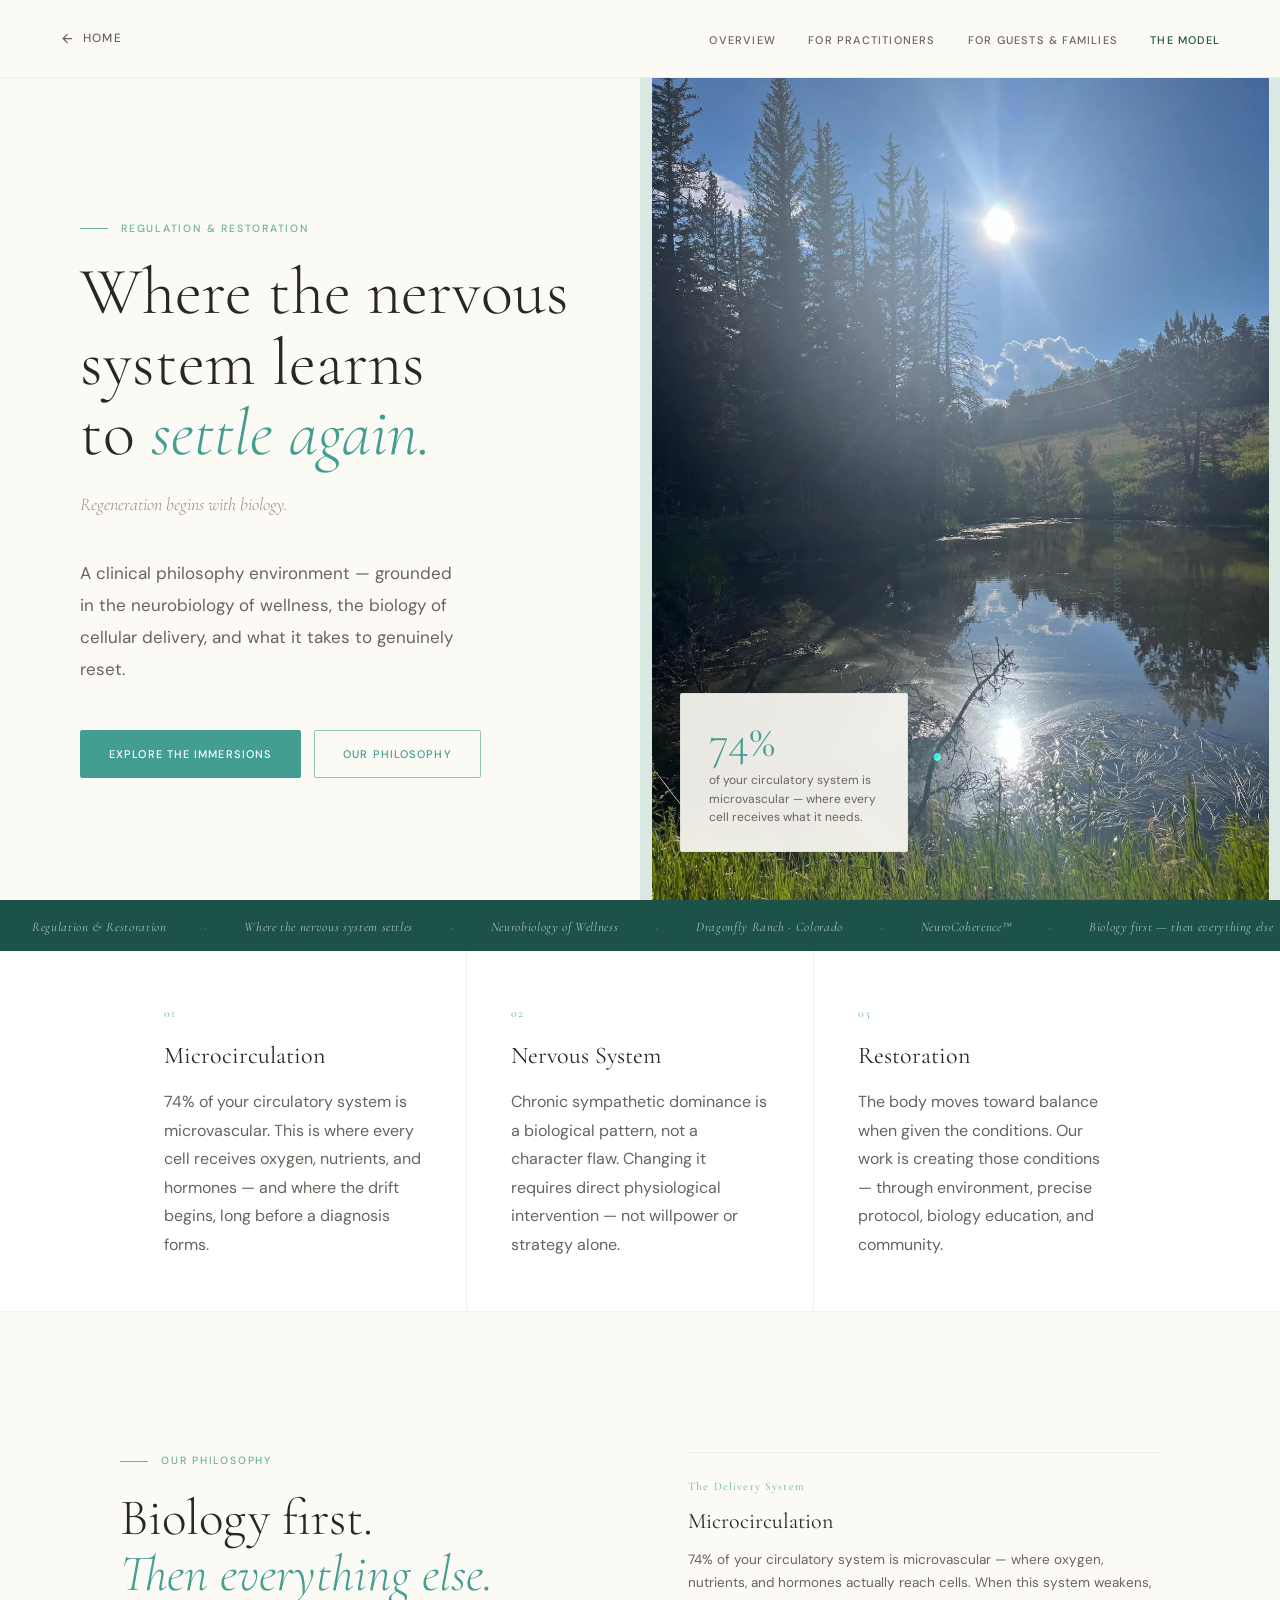
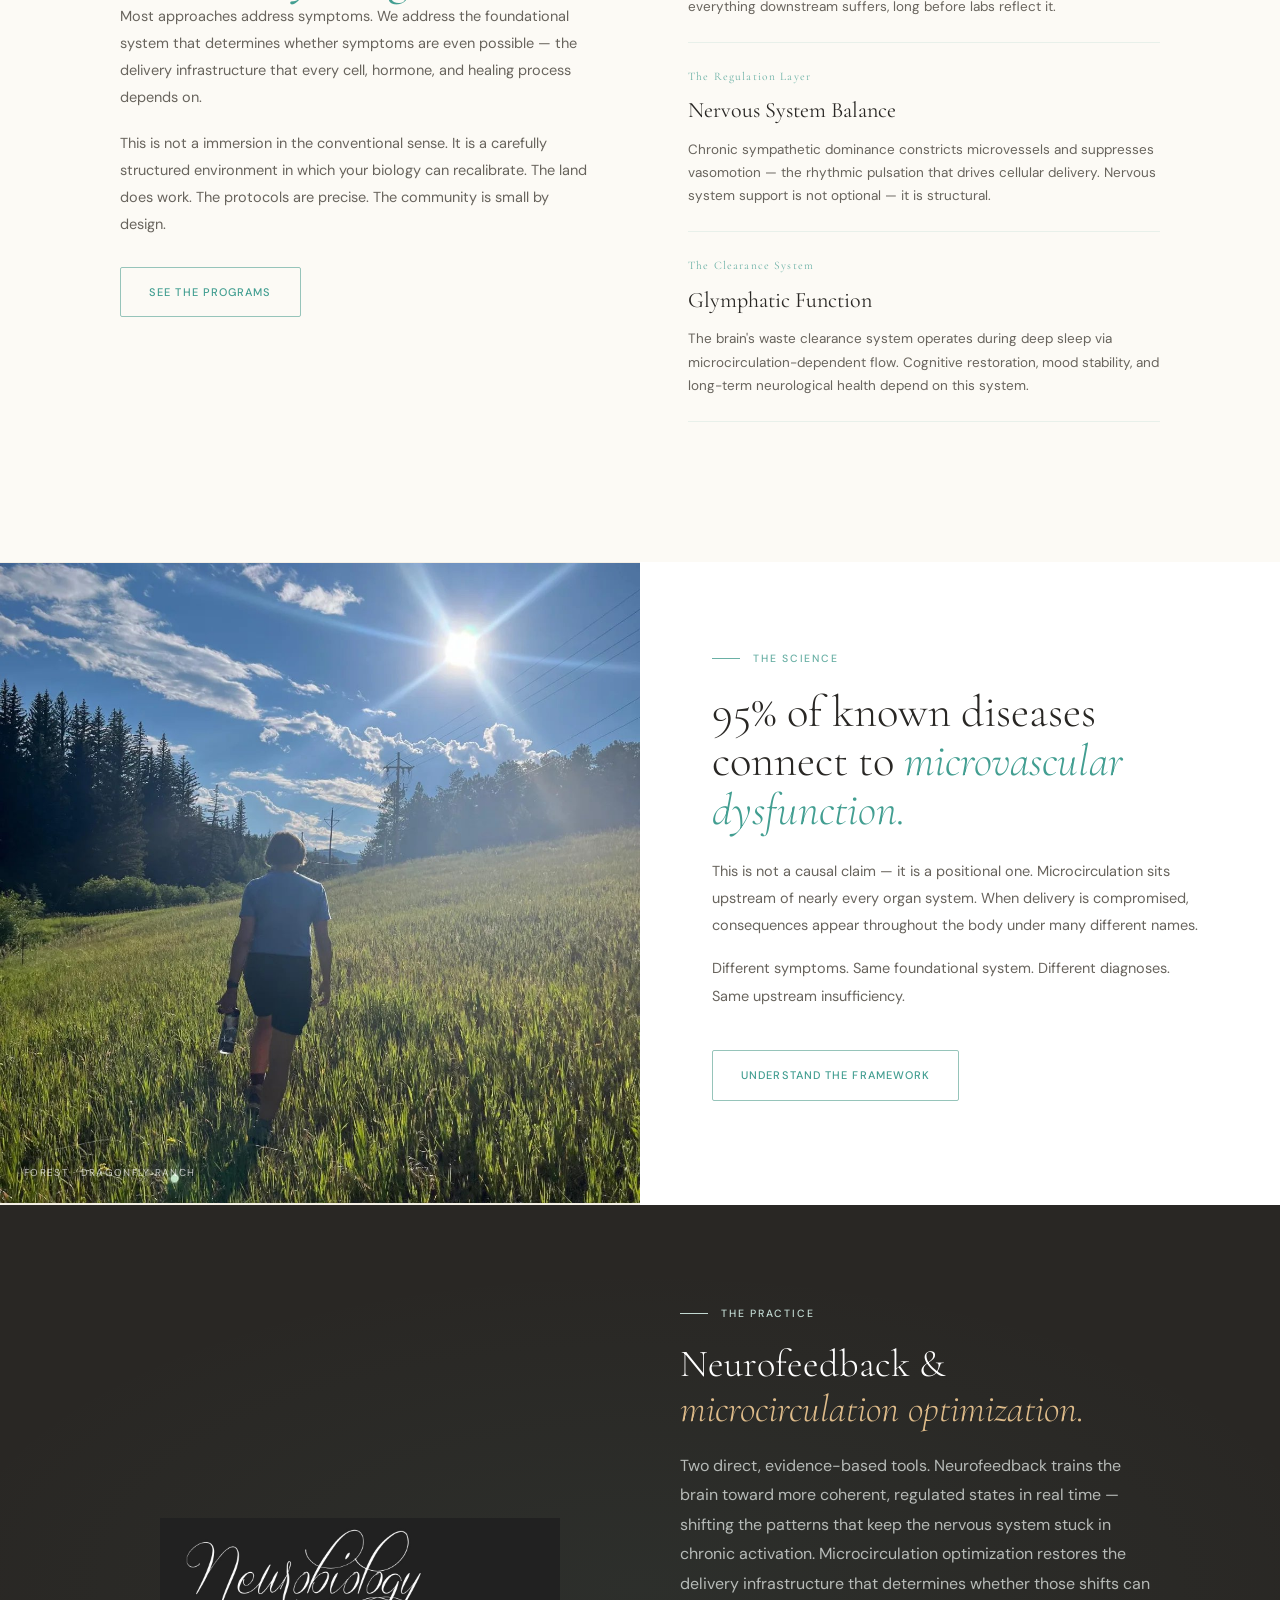
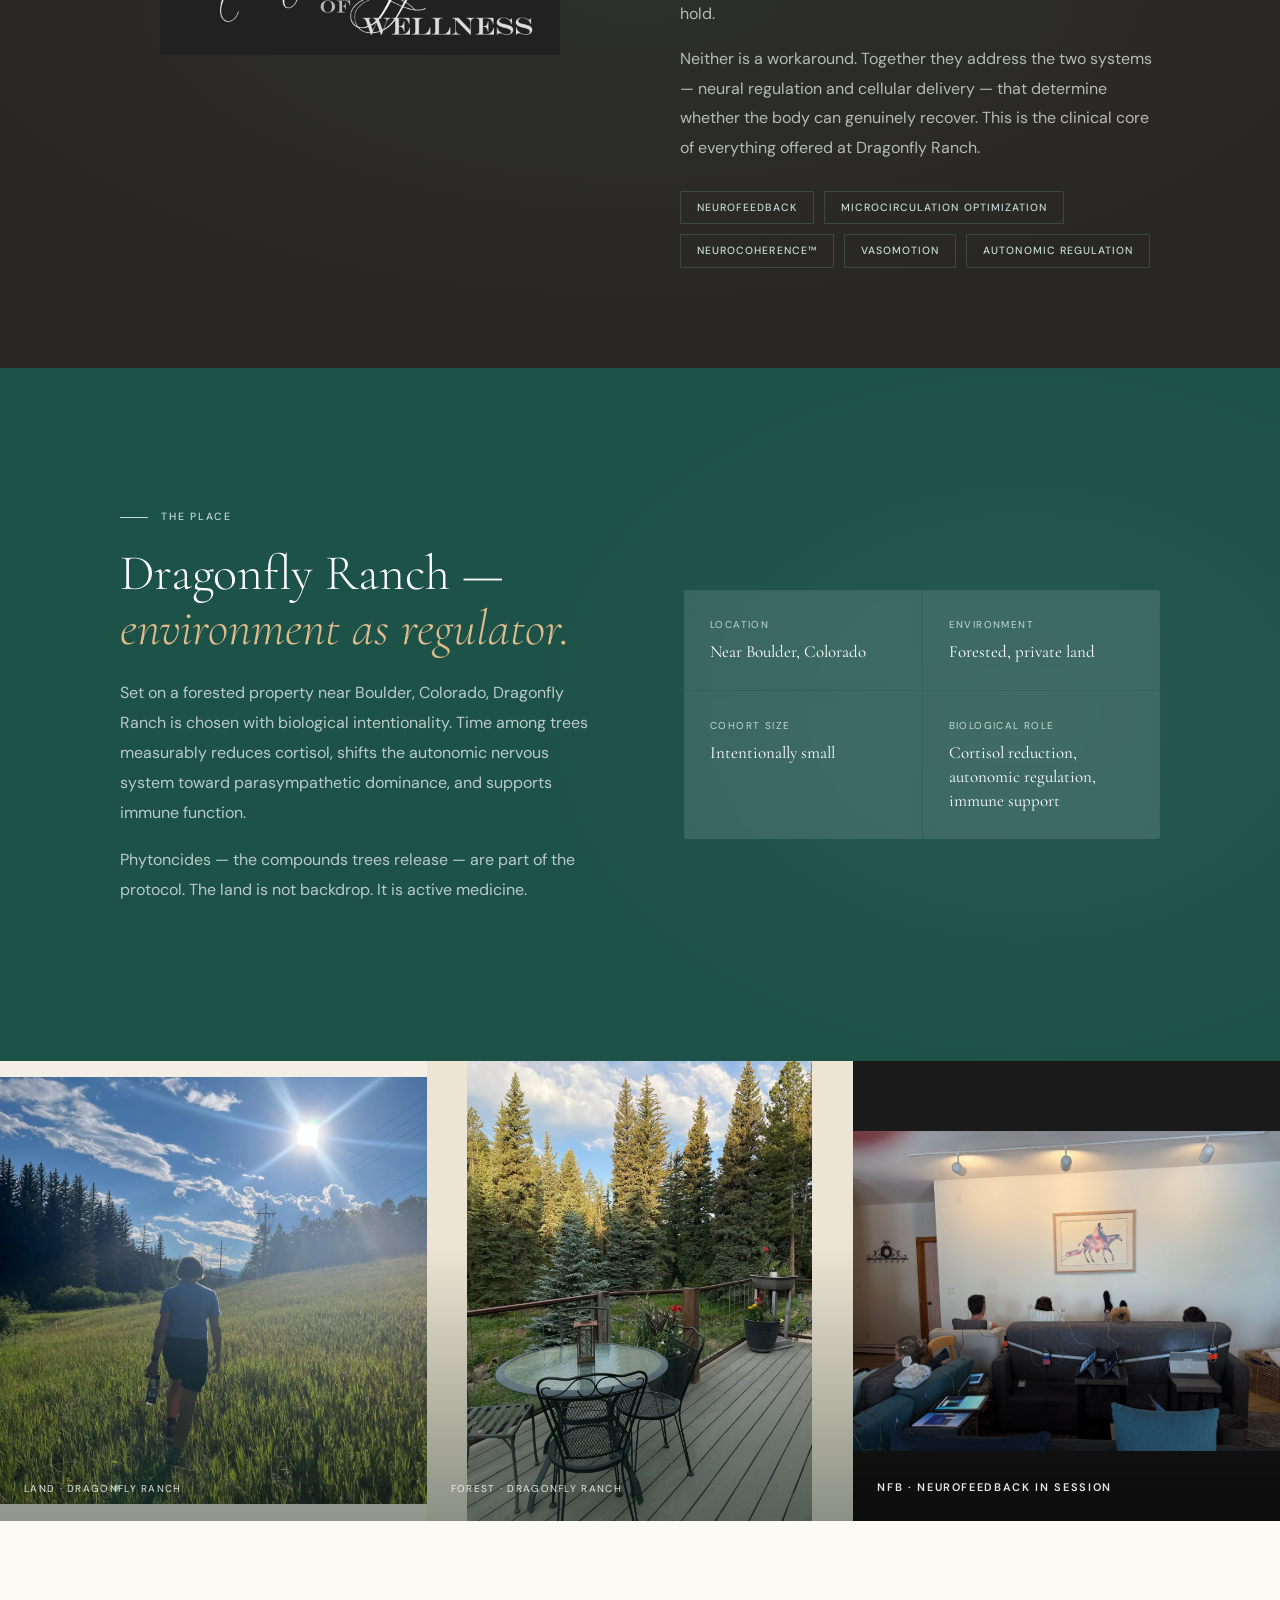
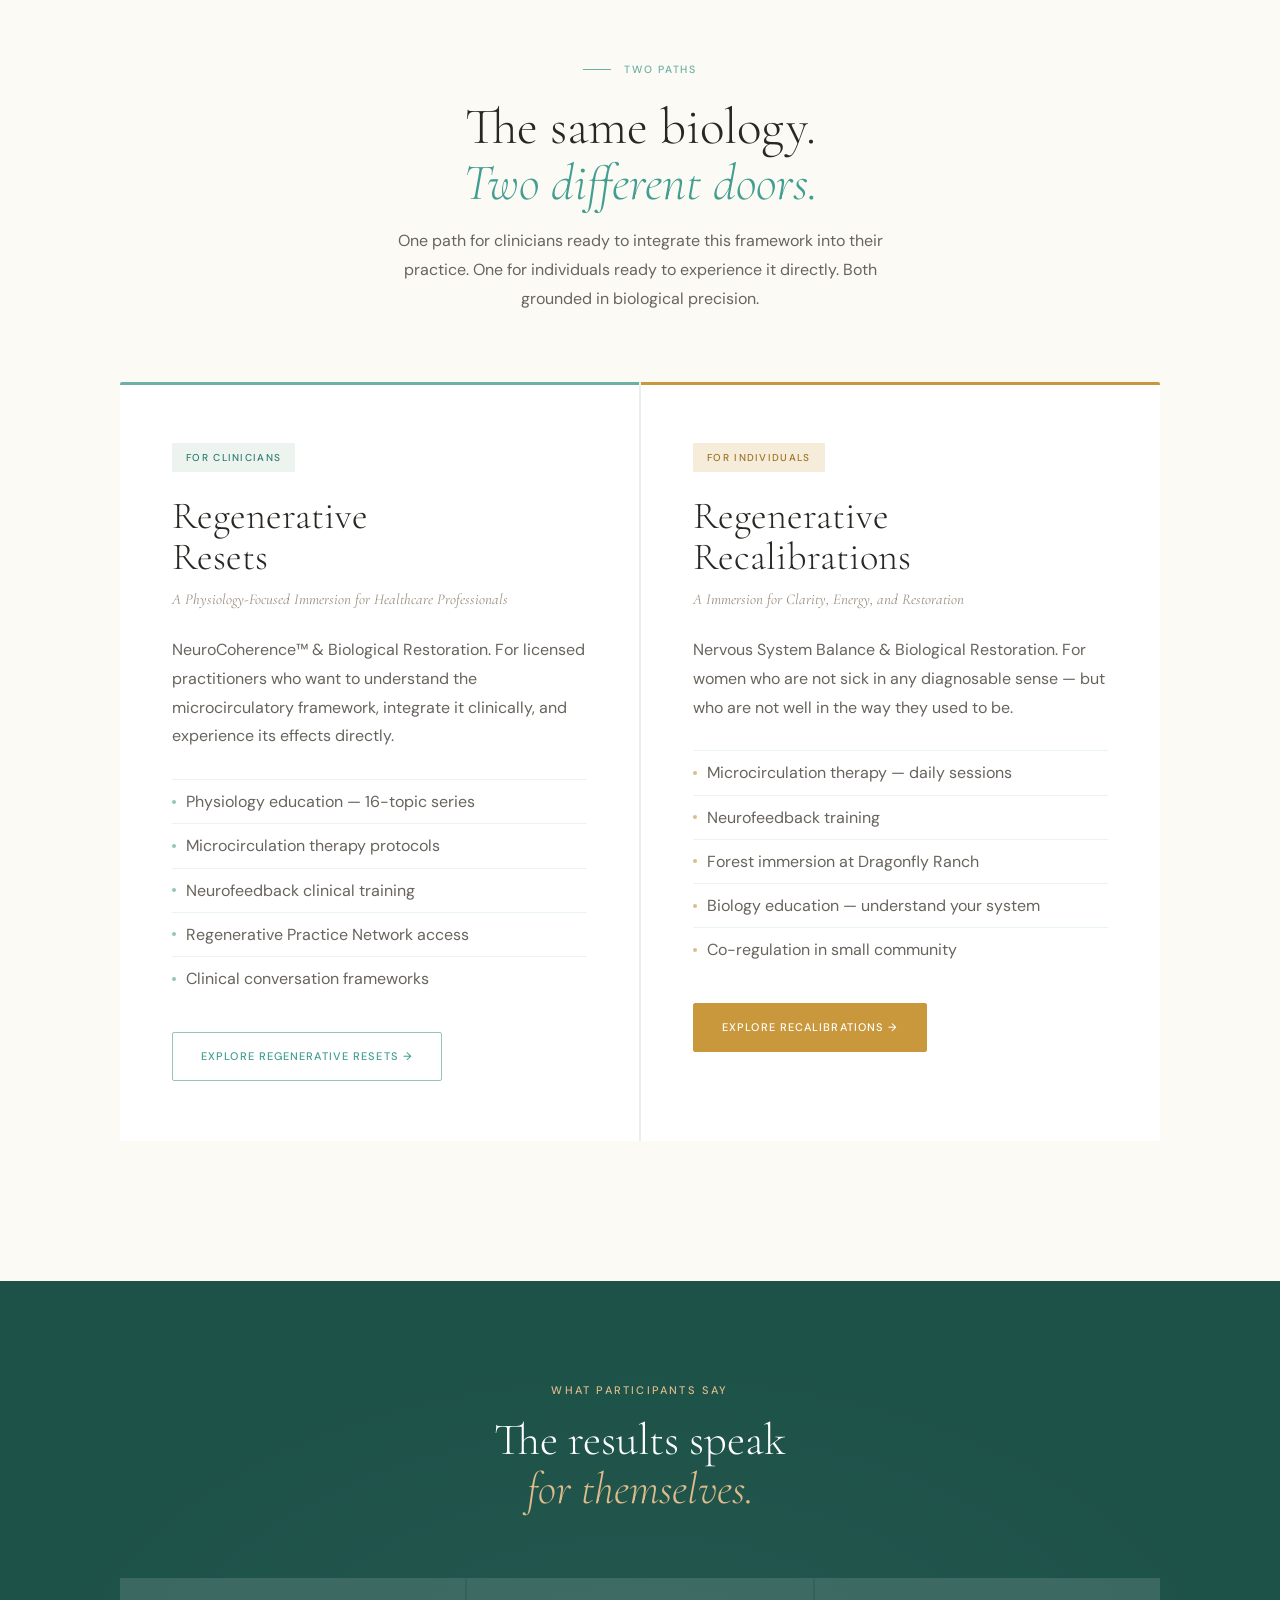
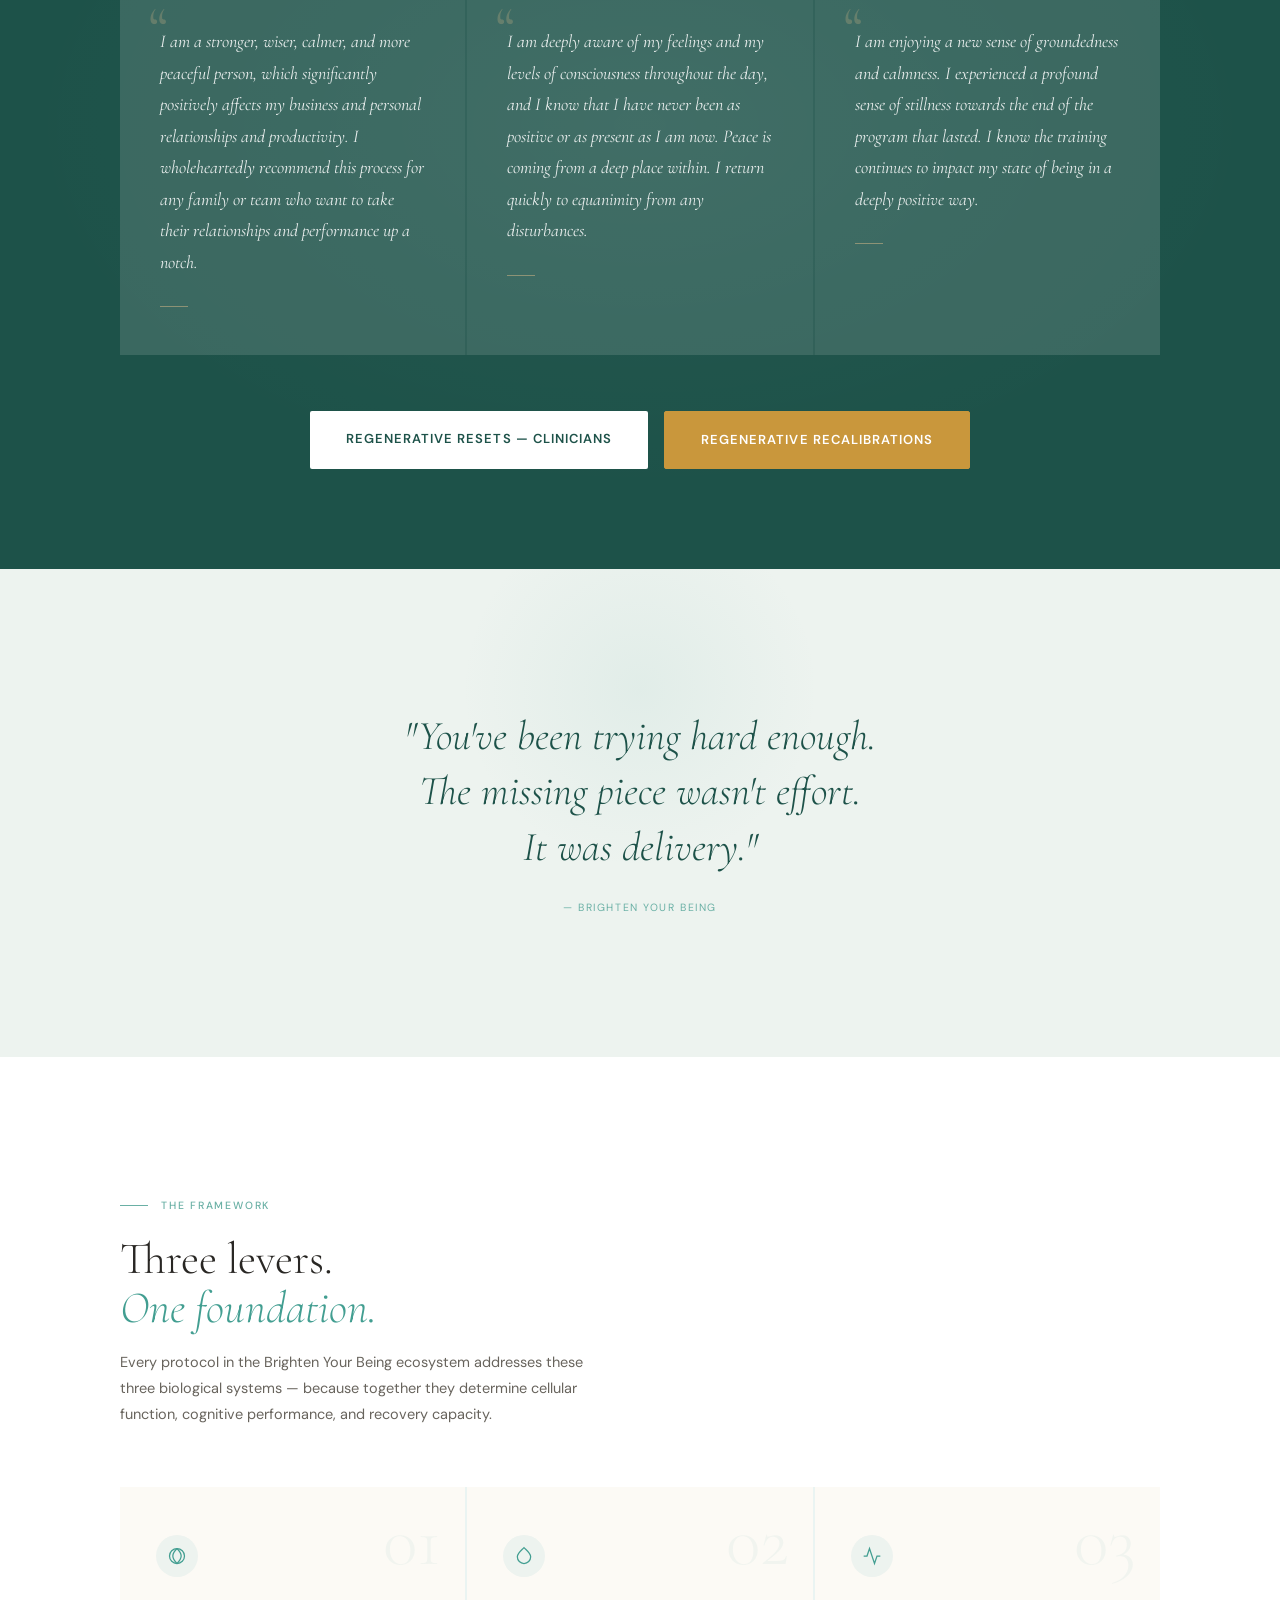
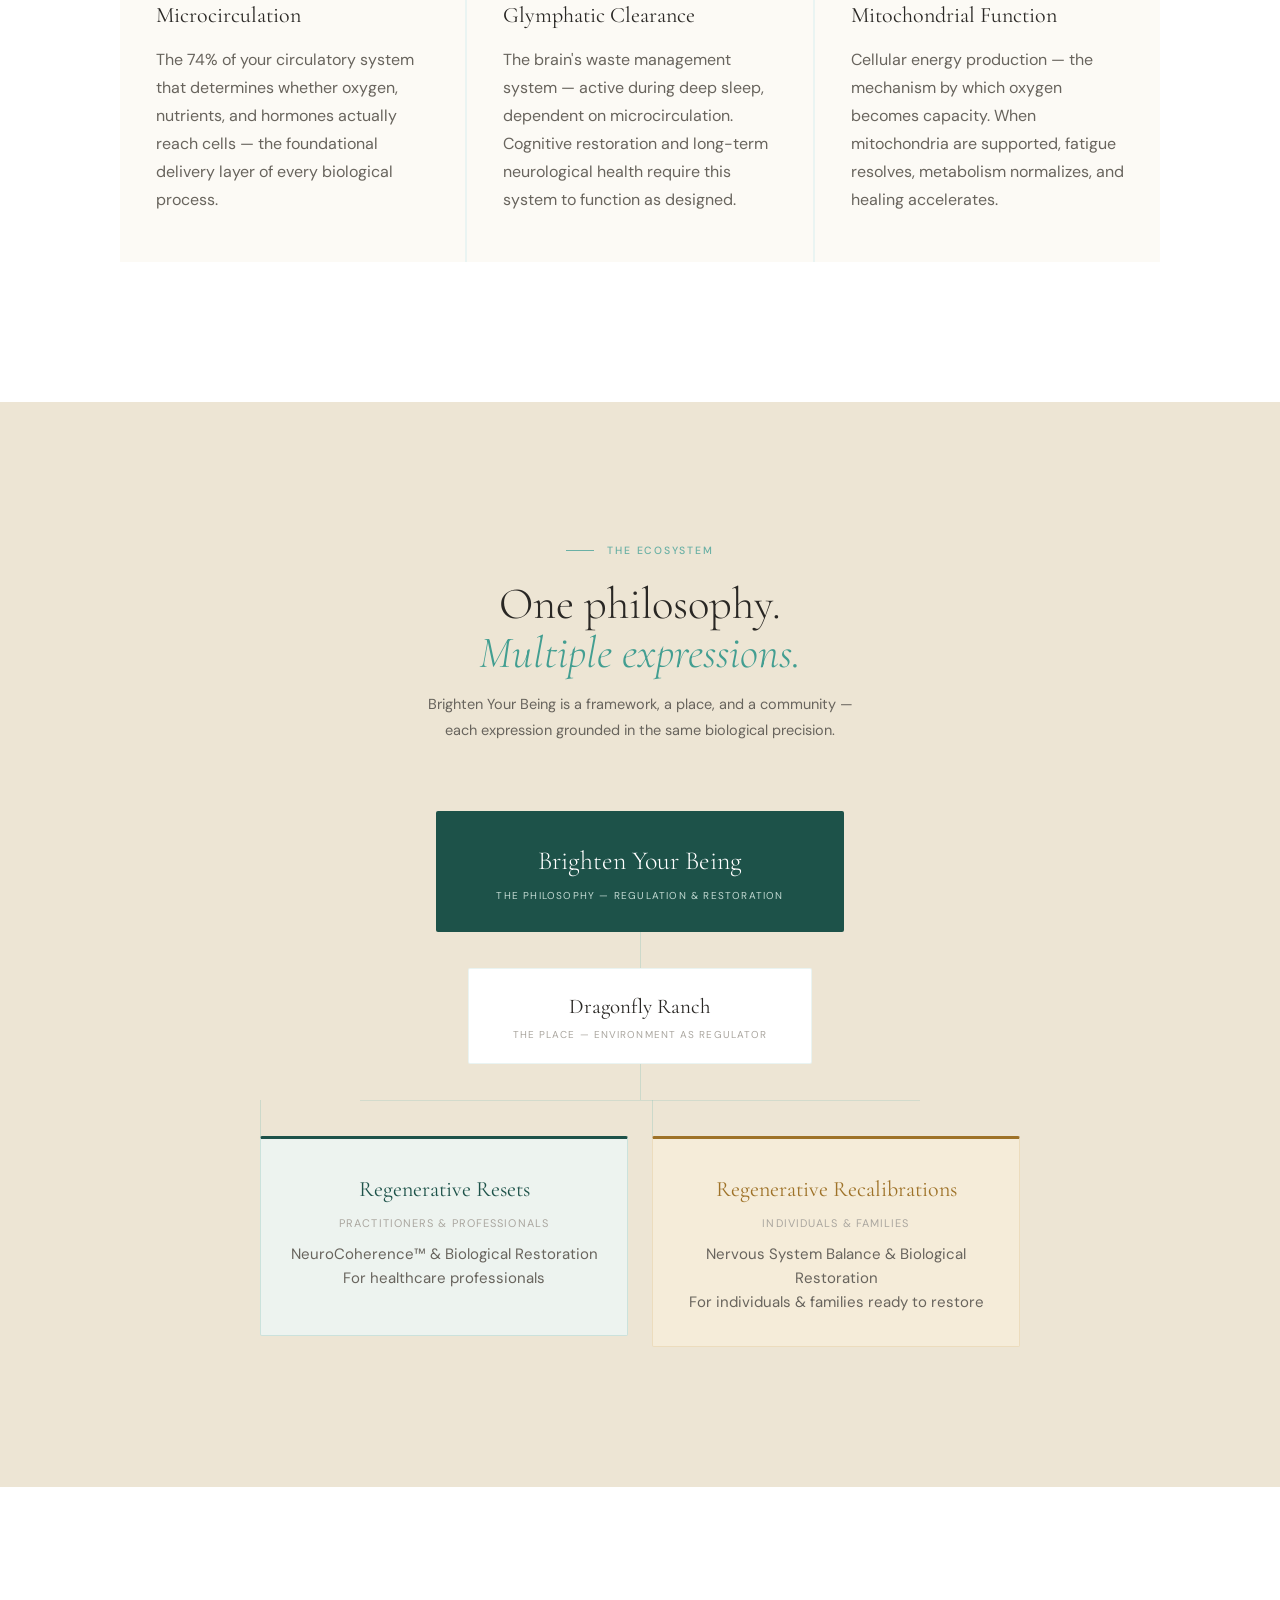
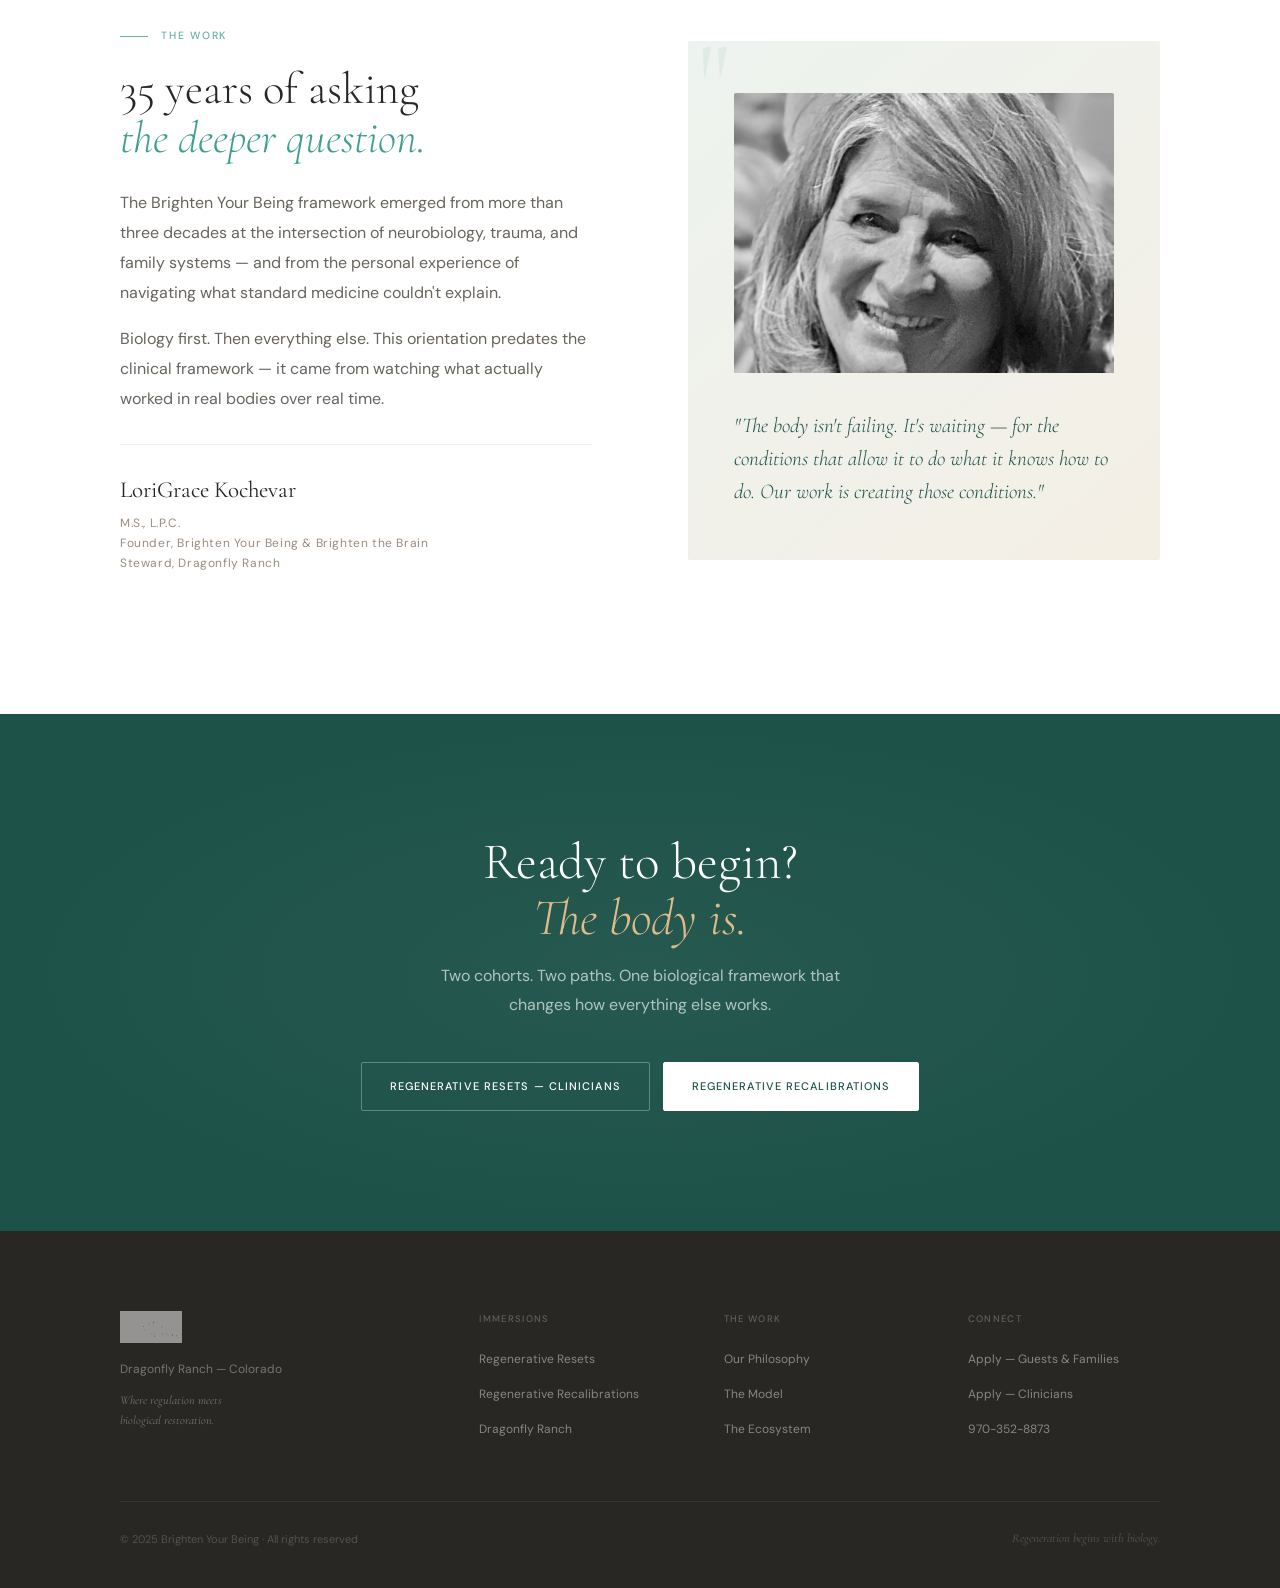
==== brighten-system.html @ 83c8fa7c "fixed" ====
<!DOCTYPE html>
<html lang="en">
<head>
<meta charset="UTF-8">
<meta name="viewport" content="width=device-width, initial-scale=1.0">
<title>The Regenerative Model — Brighten Your Being</title>
<link rel="preconnect" href="https://fonts.googleapis.com">
<link href="https://fonts.googleapis.com/css2?family=Cormorant+Garamond:ital,wght@0,300;0,400;0,500;1,300;1,400;1,500&family=DM+Sans:wght@300;400;500&display=swap" rel="stylesheet">
<link rel="stylesheet" href="brighten-system.css">
</head>
<body>

<!-- NAV -->
<nav>
  <a href="index.html" class="nav-back" style="display:inline-flex;align-items:center;gap:8px;font-size:12px;font-weight:500;letter-spacing:0.1em;text-transform:uppercase;color:var(--mid);text-decoration:none;">
    <svg width="15" height="15" viewBox="0 0 24 24" fill="none" stroke="currentColor" stroke-width="2"><path d="M19 12H5M12 5l-7 7 7 7"/></svg>
    Home
  </a>
  <ul class="nav-links">
    <li><a href="index.html">Overview</a></li>
    <li><a href="brighten_practitioners.html">For Practitioners</a></li>
    <li><a href="brighten_guests.html">For Guests &amp; Families</a></li>
    <li><a href="brighten-system.html" style="color:var(--sage-dark);">The Model</a></li>
  </ul>
</nav>

<!-- HERO -->
<section class="hero">
  <div class="hero-left">
    <div class="eyebrow">Regulation &amp; Restoration</div>
    <h1>Where the nervous<br>system learns<br>to <em>settle again.</em></h1>
    <p class="hero-tag">Regeneration begins with biology.</p>
    <p class="hero-body">A clinical philosophy environment — grounded in the neurobiology of wellness, the biology of cellular delivery, and what it takes to genuinely reset.</p>
    <div class="hero-btns">
      <a href="#paths" class="btn-p">Explore the Immersions</a>
      <a href="#philosophy" class="btn-o">Our Philosophy</a>
    </div>
  </div>
  <div class="hero-right">
    <div class="hero-bg" style="background:url('[data-uri]') center center/contain no-repeat;background-color:var(--mist-soft);"></div>
    <div class="hero-ph" style="display:none;">
      <svg class="ph-icon" width="52" height="52" viewBox="0 0 48 48" fill="none"><rect x="4" y="10" width="40" height="30" rx="2" stroke="#429E91" stroke-width="1.5"/><circle cx="17" cy="22" r="5" stroke="#429E91" stroke-width="1.5"/><path d="M4 34l10-8 7 6 8-10 15 12" stroke="#429E91" stroke-width="1.5" stroke-linejoin="round"/></svg>
      <span class="ph-label">Dragonfly Ranch · Hero Photo</span>
    </div>
    <div class="hero-vert">Dragonfly Ranch · Boulder, Colorado</div>
    <div class="hero-card">
      <div class="hc-n">74%</div>
      <div class="hc-l">of your circulatory system is microvascular — where every cell receives what it needs.</div>
    </div>
  </div>
</section>

<!-- MARQUEE -->
<div class="mq">
  <div class="mq-t">
    <span>Regulation &amp; Restoration</span><span class="d">·</span><span>Where the nervous system settles</span><span class="d">·</span><span>Neurobiology of Wellness</span><span class="d">·</span><span>Dragonfly Ranch · Colorado</span><span class="d">·</span><span>NeuroCoherence™</span><span class="d">·</span><span>Biology first — then everything else</span><span class="d">·</span><span>Regeneration begins with biology</span><span class="d">·</span><span>Regulation &amp; Restoration</span><span class="d">·</span><span>Where the nervous system settles</span><span class="d">·</span><span>Neurobiology of Wellness</span><span class="d">·</span><span>Dragonfly Ranch · Colorado</span><span class="d">·</span><span>NeuroCoherence™</span><span class="d">·</span><span>Biology first — then everything else</span><span class="d">·</span><span>Regeneration begins with biology</span><span class="d">·</span>
  </div>
</div>

<!-- INTRO 3-COL -->
<section class="intro">
  <div class="wrap">
    <div class="intro-grid fade">
      <div class="intro-cell">
        <div class="ic-n">01</div>
        <h3>Microcirculation</h3>
        <p>74% of your circulatory system is microvascular. This is where every cell receives oxygen, nutrients, and hormones — and where the drift begins, long before a diagnosis forms.</p>
      </div>
      <div class="intro-cell">
        <div class="ic-n">02</div>
        <h3>Nervous System</h3>
        <p>Chronic sympathetic dominance is a biological pattern, not a character flaw. Changing it requires direct physiological intervention — not willpower or strategy alone.</p>
      </div>
      <div class="intro-cell">
        <div class="ic-n">03</div>
        <h3>Restoration</h3>
        <p>The body moves toward balance when given the conditions. Our work is creating those conditions — through environment, precise protocol, biology education, and community.</p>
      </div>
    </div>
  </div>
</section>

<!-- PHILOSOPHY -->
<section class="phil" id="philosophy">
  <div class="wrap">
    <div class="phil-grid">
      <div class="phil-l fade">
        <div class="eyebrow">Our Philosophy</div>
        <h2 class="serif">Biology first.<br><em>Then everything else.</em></h2>
        <p>Most approaches address symptoms. We address the foundational system that determines whether symptoms are even possible — the delivery infrastructure that every cell, hormone, and healing process depends on.</p>
        <p>This is not a immersion in the conventional sense. It is a carefully structured environment in which your biology can recalibrate. The land does work. The protocols are precise. The community is small by design.</p>
        <p style="margin-top:28px;"><a href="#paths" class="btn-o">See the Programs</a></p>
      </div>
      <div class="fade">
        <div class="pillar">
          <div class="p-n">The Delivery System</div>
          <h4>Microcirculation</h4>
          <p>74% of your circulatory system is microvascular — where oxygen, nutrients, and hormones actually reach cells. When this system weakens, everything downstream suffers, long before labs reflect it.</p>
        </div>
        <div class="pillar">
          <div class="p-n">The Regulation Layer</div>
          <h4>Nervous System Balance</h4>
          <p>Chronic sympathetic dominance constricts microvessels and suppresses vasomotion — the rhythmic pulsation that drives cellular delivery. Nervous system support is not optional — it is structural.</p>
        </div>
        <div class="pillar">
          <div class="p-n">The Clearance System</div>
          <h4>Glymphatic Function</h4>
          <p>The brain's waste clearance system operates during deep sleep via microcirculation-dependent flow. Cognitive restoration, mood stability, and long-term neurological health depend on this system.</p>
        </div>
      </div>
    </div>
  </div>
</section>

<!-- SPLIT — science left image, text right -->
<section>
  <div class="split fade">
    <div class="split-img mist-bg" style="background:url('[data-uri]') center center/contain no-repeat;background-color:var(--cream-mid);min-height:600px;">
      <span style="position:absolute;bottom:24px;left:24px;font-size:10px;letter-spacing:0.13em;text-transform:uppercase;color:rgba(255,255,255,0.7);">Forest · Dragonfly Ranch</span>
    </div>
    <div class="split-content">
      <div class="eyebrow">The Science</div>
      <h2>95% of known diseases connect to <em>microvascular dysfunction.</em></h2>
      <p>This is not a causal claim — it is a positional one. Microcirculation sits upstream of nearly every organ system. When delivery is compromised, consequences appear throughout the body under many different names.</p>
      <p>Different symptoms. Same foundational system. Different diagnoses. Same upstream insufficiency.</p>
      <p style="margin-top:24px;"><a href="#philosophy" class="btn-o">Understand the Framework</a></p>
    </div>
  </div>
</section>

<!-- NEUROBIOLOGY OF WELLNESS BRAND SECTION -->
<section class="nbw-section" id="nbw">
  <div class="wrap">
    <div class="nbw-inner">
      <div class="nbw-logo-wrap fade">
        <img src="[data-uri]" alt="Neurobiology of Wellness">
      </div>
      <div class="nbw-text fade">
        <div class="eyebrow lt">The Practice</div>
        <h2>Neurofeedback &amp;<br><em>microcirculation optimization.</em></h2>
        <p>Two direct, evidence-based tools. Neurofeedback trains the brain toward more coherent, regulated states in real time — shifting the patterns that keep the nervous system stuck in chronic activation. Microcirculation optimization restores the delivery infrastructure that determines whether those shifts can hold.</p>
        <p>Neither is a workaround. Together they address the two systems — neural regulation and cellular delivery — that determine whether the body can genuinely recover. This is the clinical core of everything offered at Dragonfly Ranch.</p>
        <div class="nbw-pills">
          <span class="nbw-pill">Neurofeedback</span>
          <span class="nbw-pill">Microcirculation Optimization</span>
          <span class="nbw-pill">NeuroCoherence™</span>
          <span class="nbw-pill">Vasomotion</span>
          <span class="nbw-pill">Autonomic Regulation</span>
        </div>
      </div>
    </div>
  </div>
</section>

<!-- DRAGONFLY -->
<section class="dragon" id="dragonfly">
  <div class="wrap">
    <div class="dragon-grid">
      <div class="dragon-l fade">
        <div class="eyebrow lt">The Place</div>
        <h2>Dragonfly Ranch —<br><em>environment as regulator.</em></h2>
        <p>Set on a forested property near Boulder, Colorado, Dragonfly Ranch is chosen with biological intentionality. Time among trees measurably reduces cortisol, shifts the autonomic nervous system toward parasympathetic dominance, and supports immune function.</p>
        <p>Phytoncides — the compounds trees release — are part of the protocol. The land is not backdrop. It is active medicine.</p>
      </div>
      <div class="fade">
        <div class="d-grid">
          <div class="d-cell"><div class="d-lbl">Location</div><div class="d-val">Near Boulder, Colorado</div></div>
          <div class="d-cell"><div class="d-lbl">Environment</div><div class="d-val">Forested, private land</div></div>
          <div class="d-cell"><div class="d-lbl">Cohort size</div><div class="d-val">Intentionally small</div></div>
          <div class="d-cell"><div class="d-lbl">Biological role</div><div class="d-val">Cortisol reduction, autonomic regulation, immune support</div></div>
        </div>
      </div>
    </div>
  </div>
</section>

<!-- PHOTO TRIO -->
<div class="trio">
  <div class="trio-c">
    <div class="tc-bg" style="background:url('[data-uri]') center center/contain no-repeat;background-color:var(--cream-mid);"></div><div style="position:absolute;inset:0;background:linear-gradient(to top,rgba(20,40,30,0.45) 0%,transparent 60%);"></div><span class="tc-label" style="color:rgba(255,255,255,0.85);opacity:1;">Land · Dragonfly Ranch</span>
  </div>
  <div class="trio-c">
    <div class="tc-bg" style="background:url('[data-uri]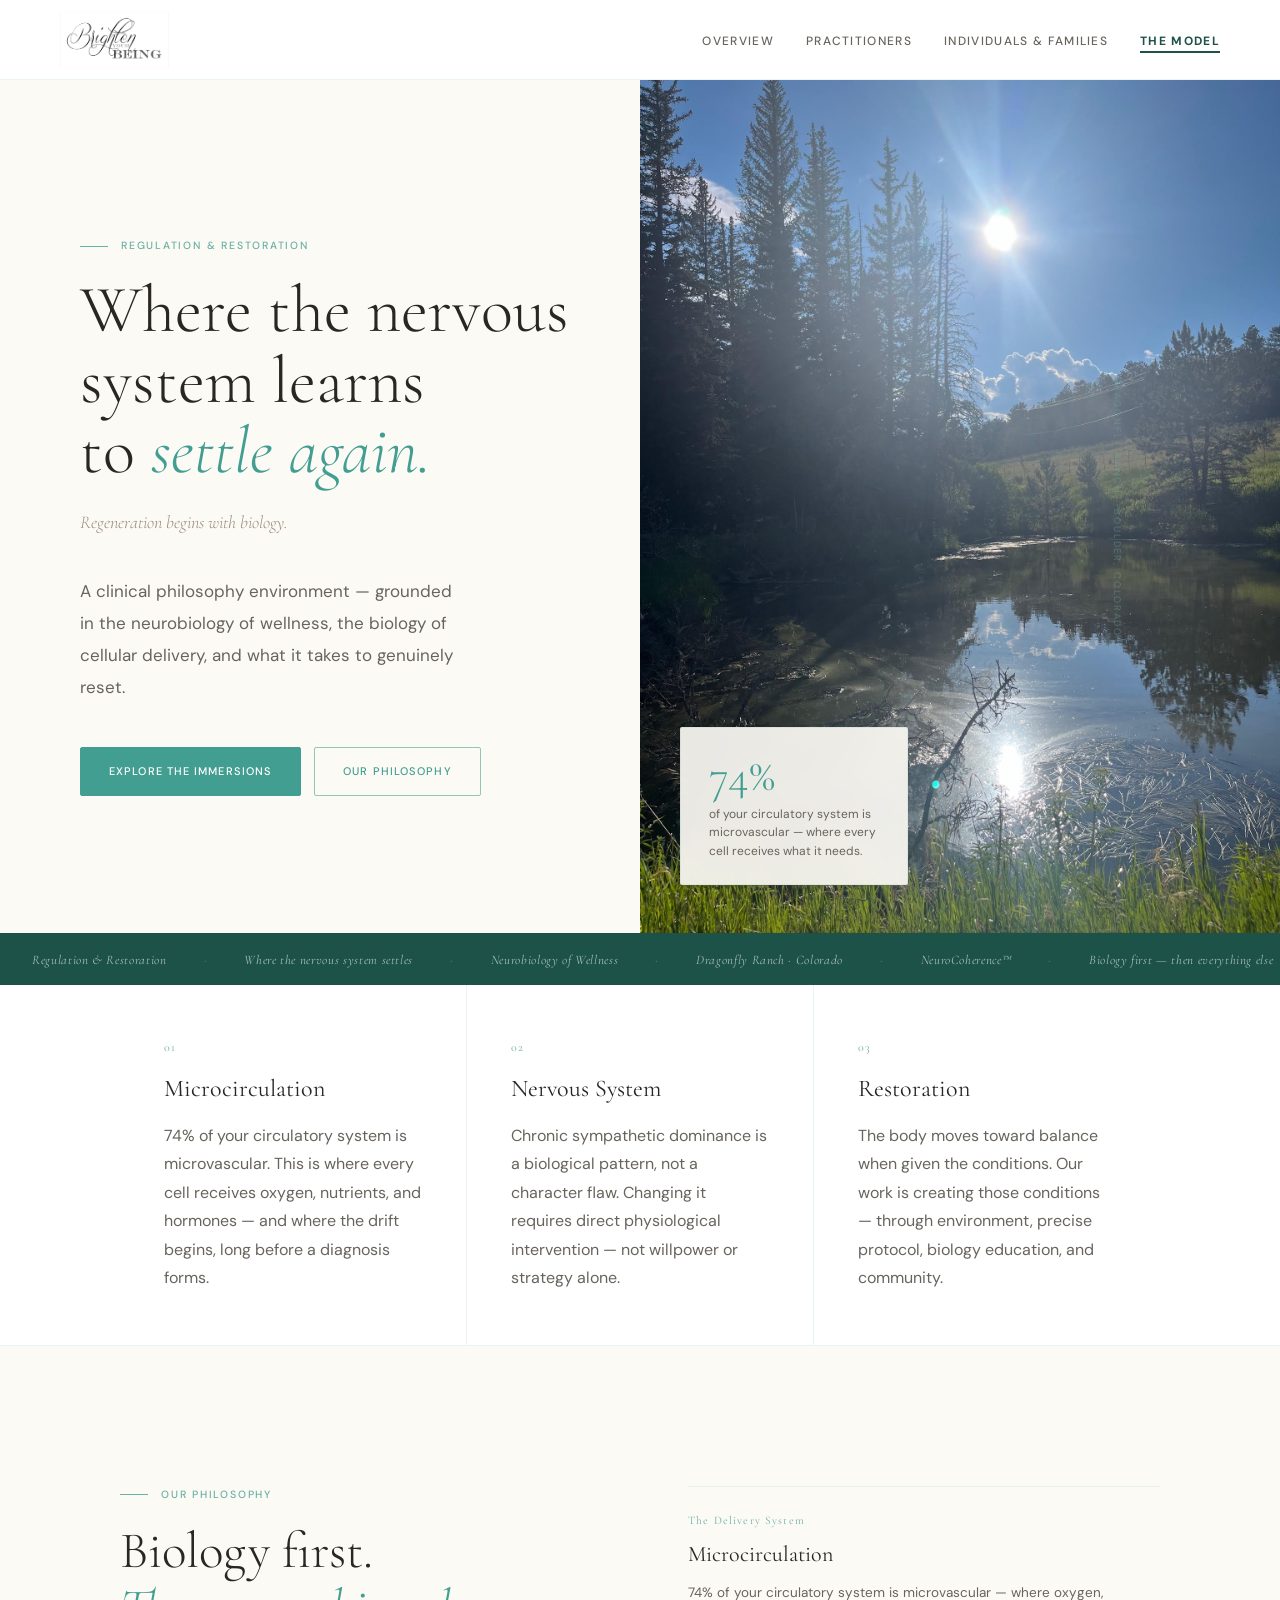
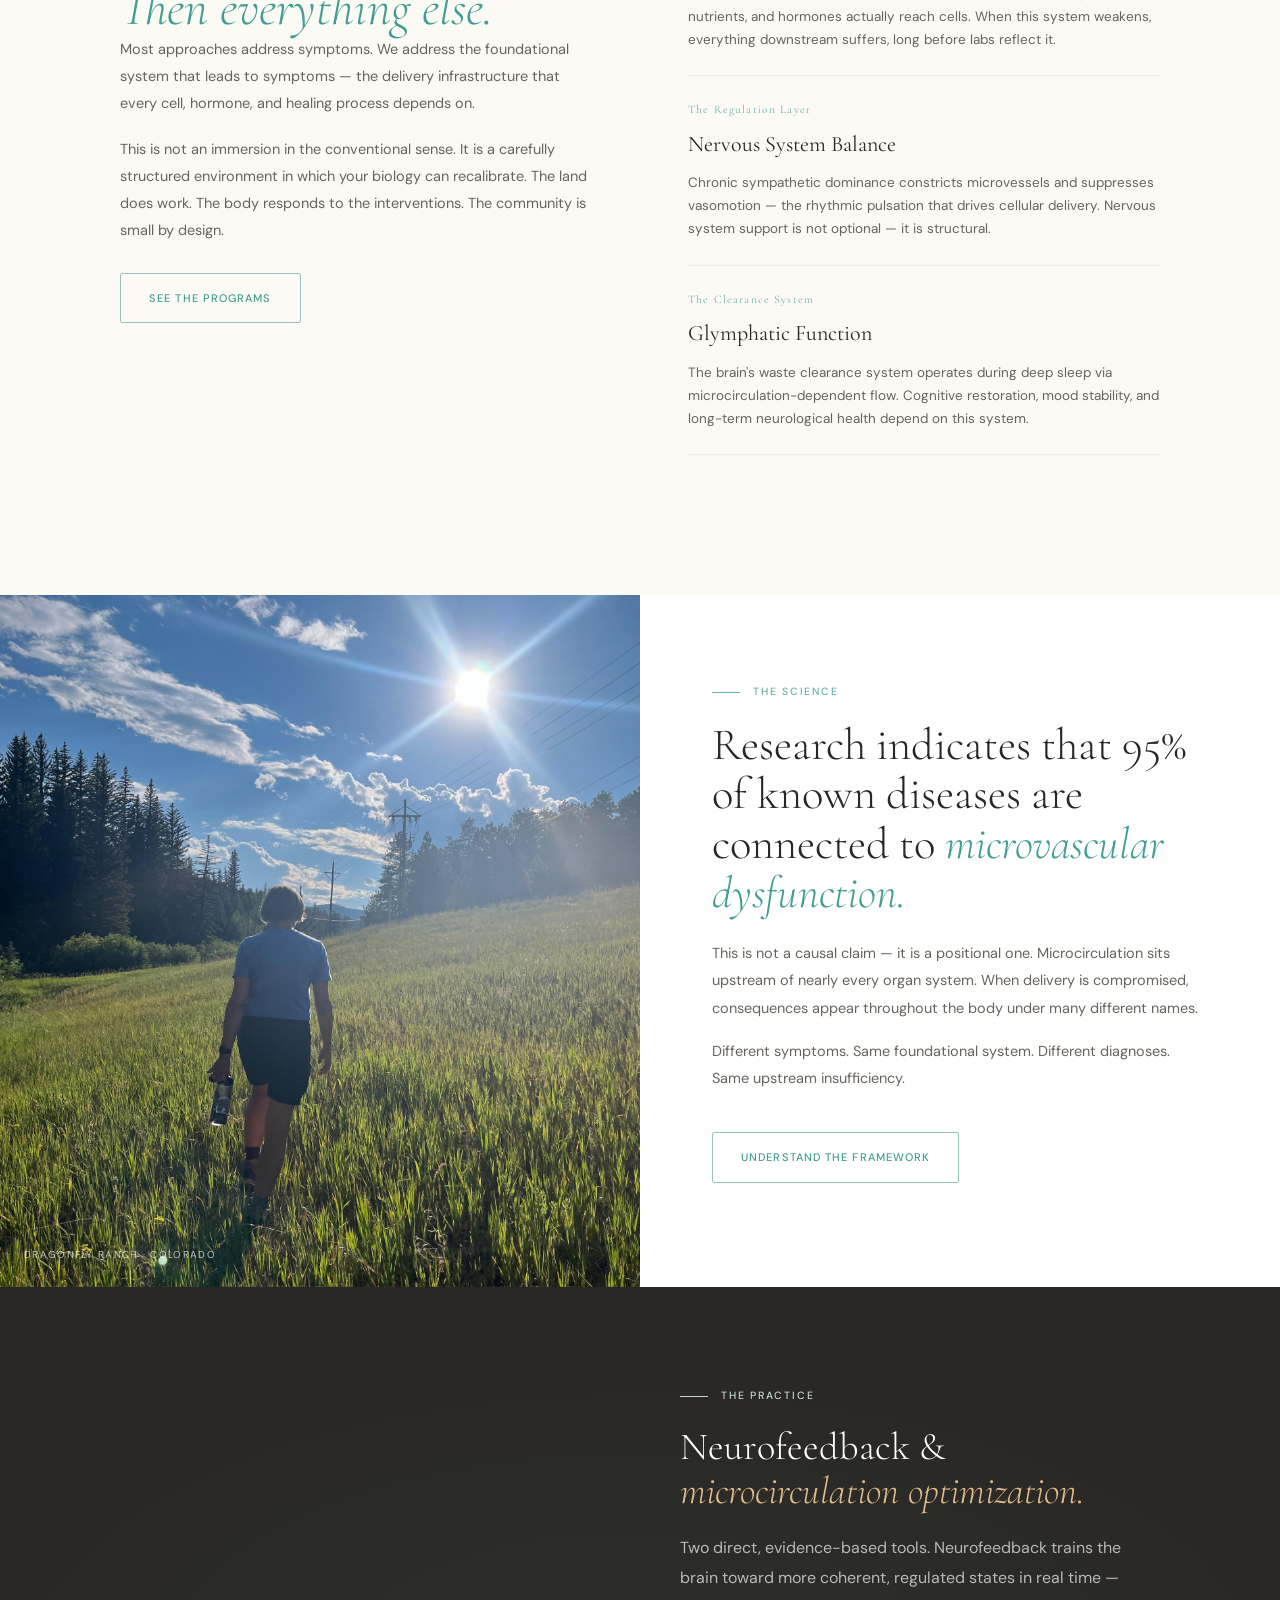
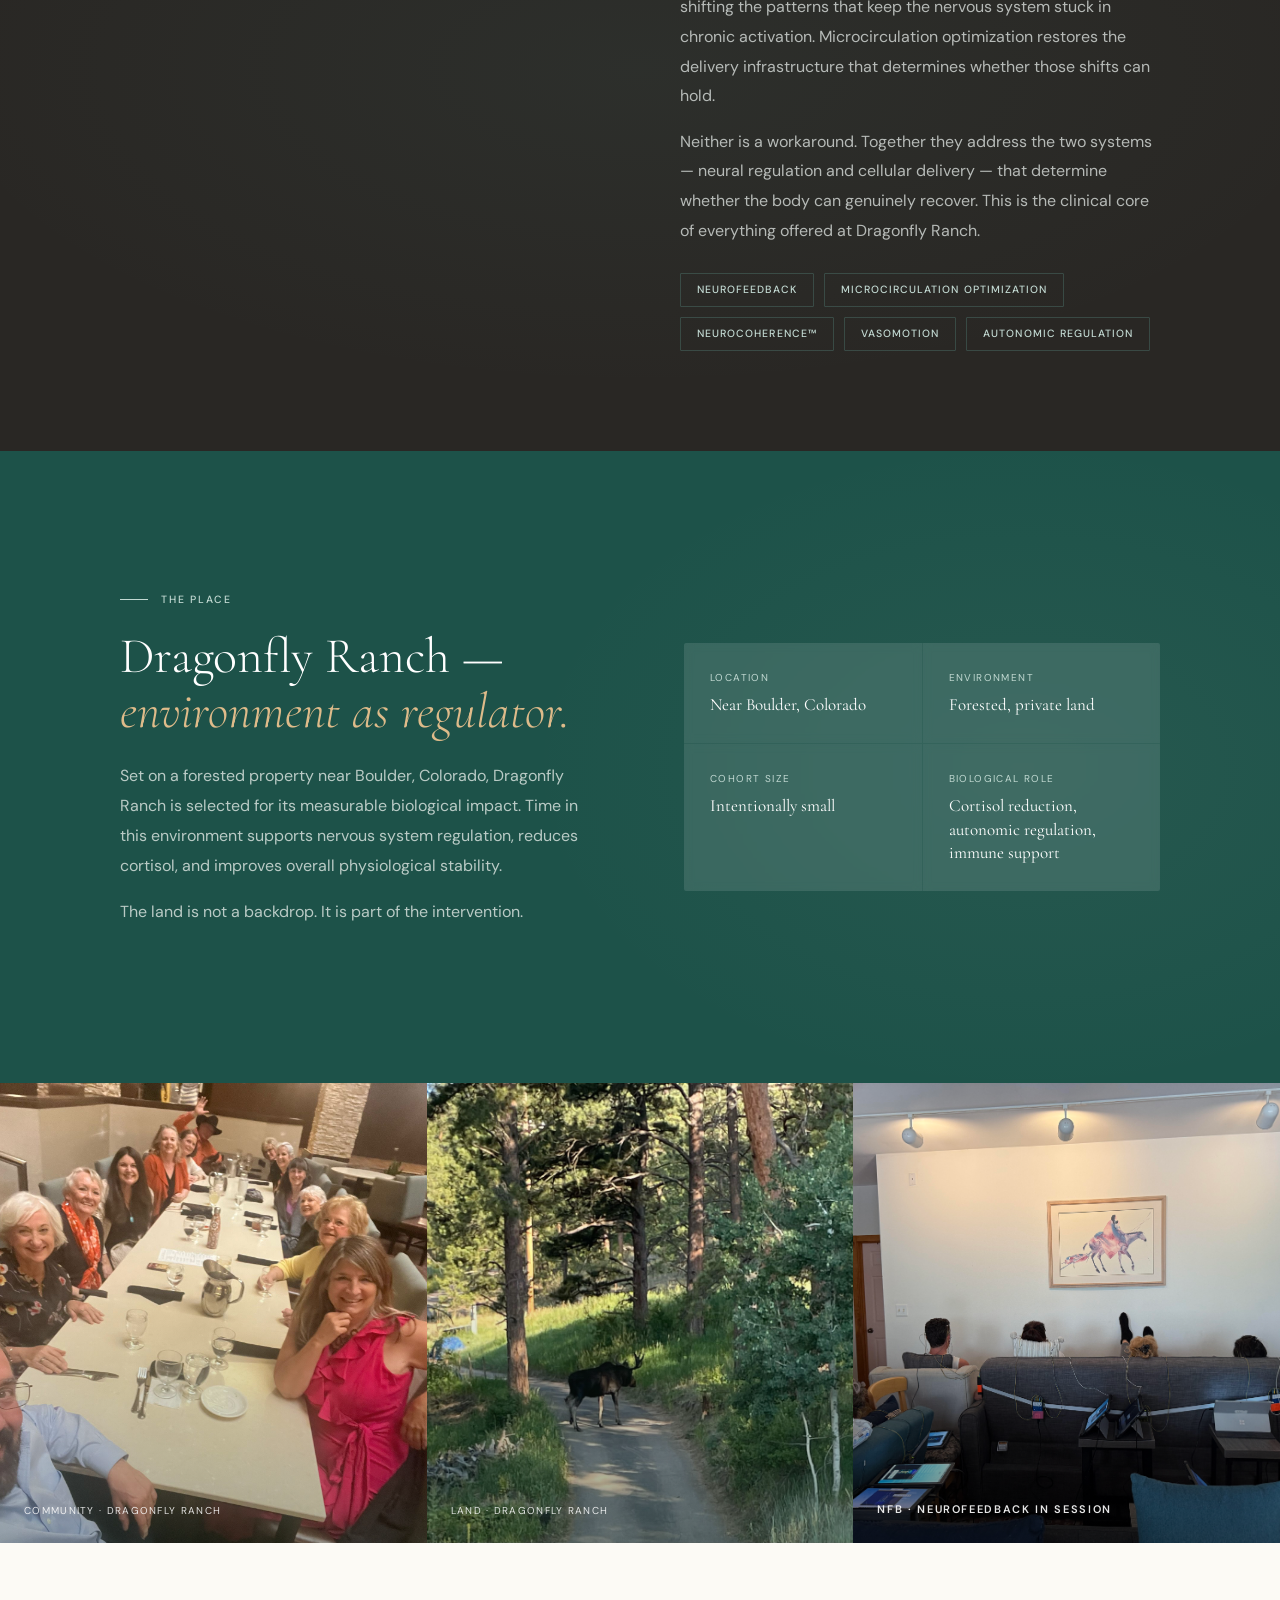
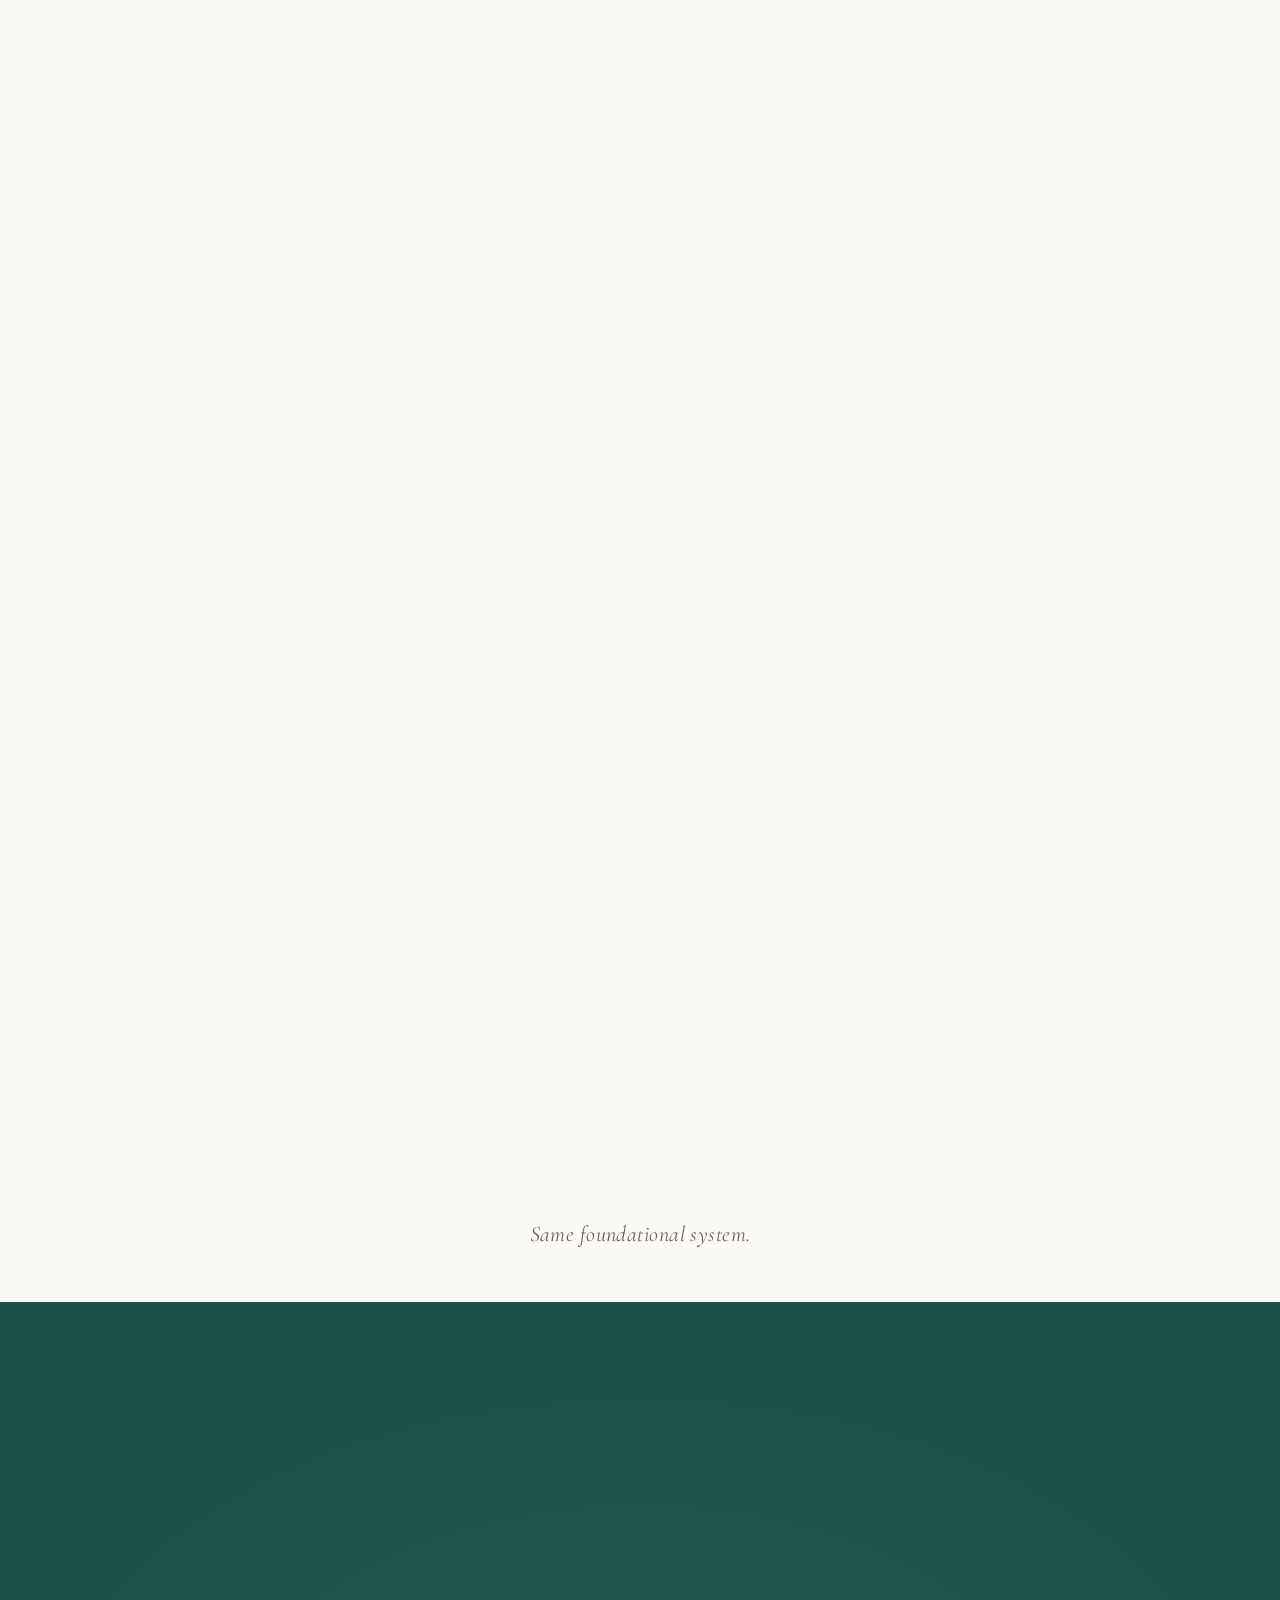
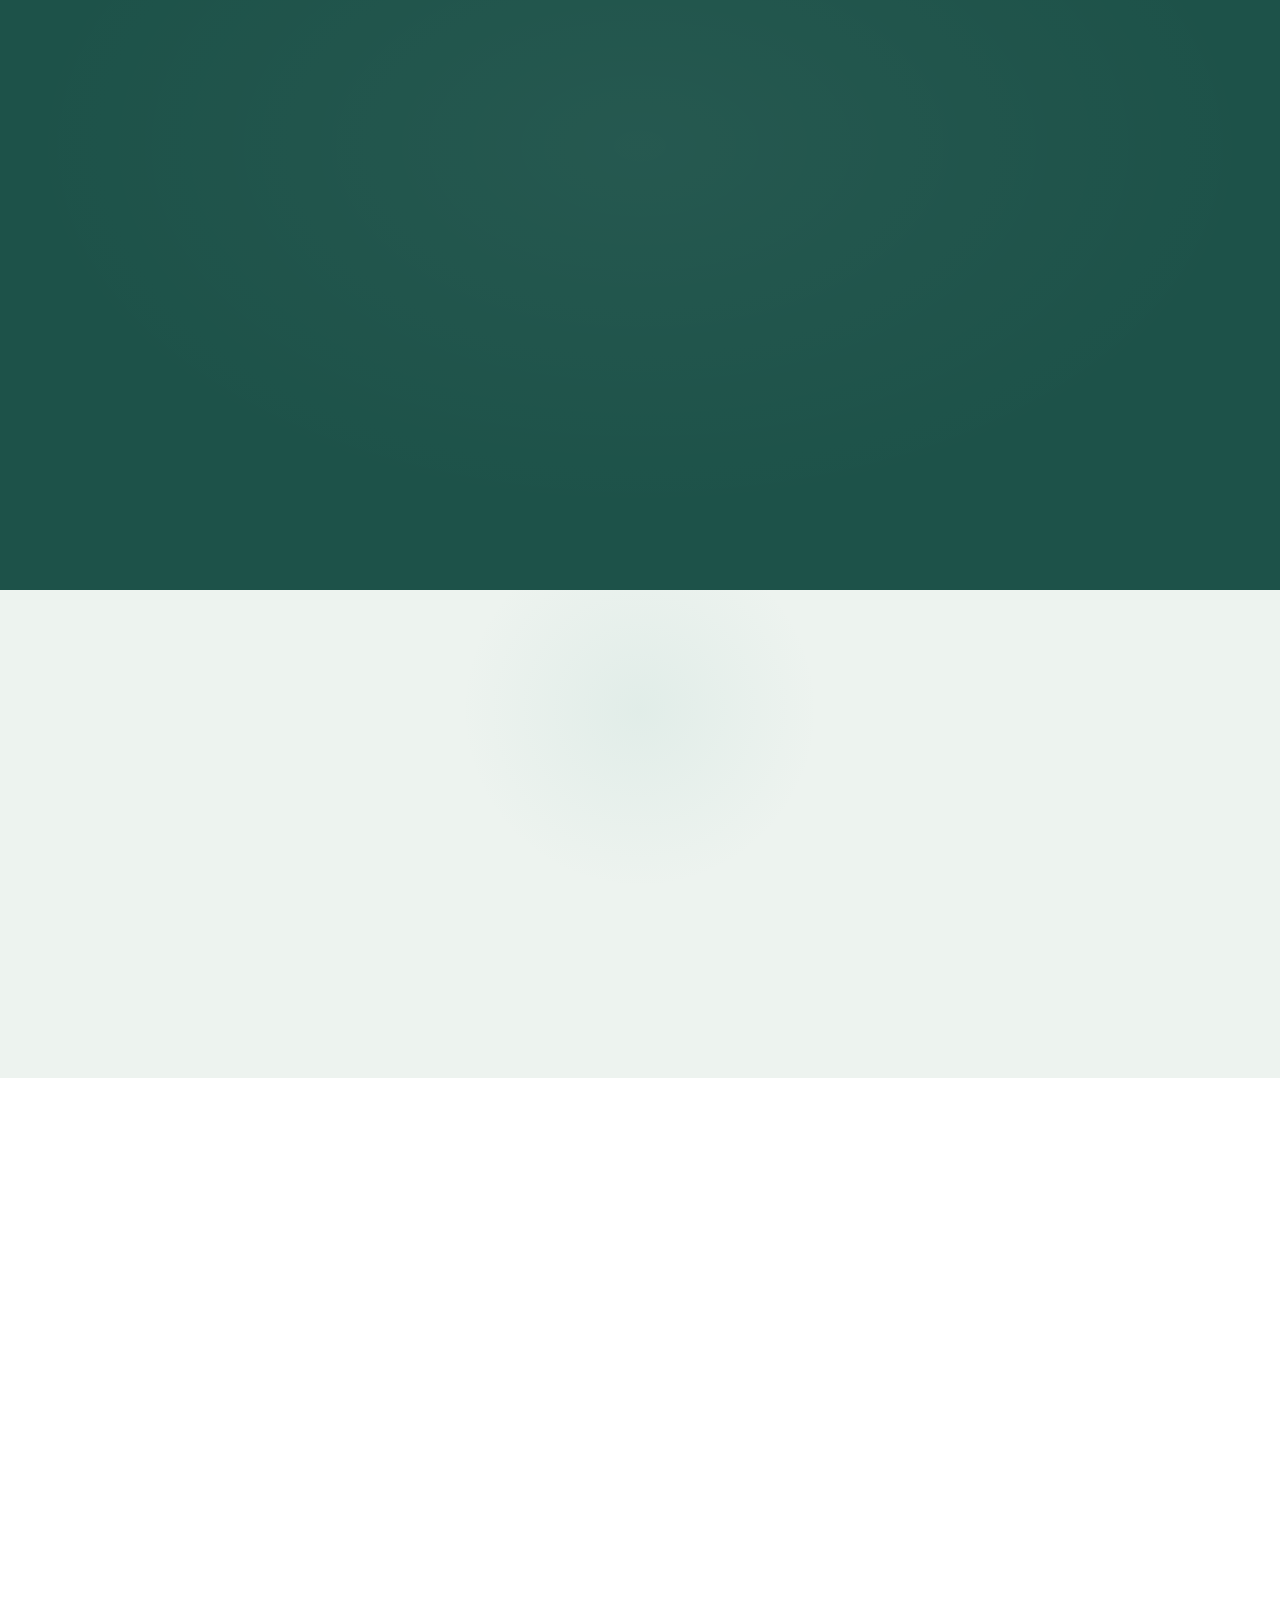
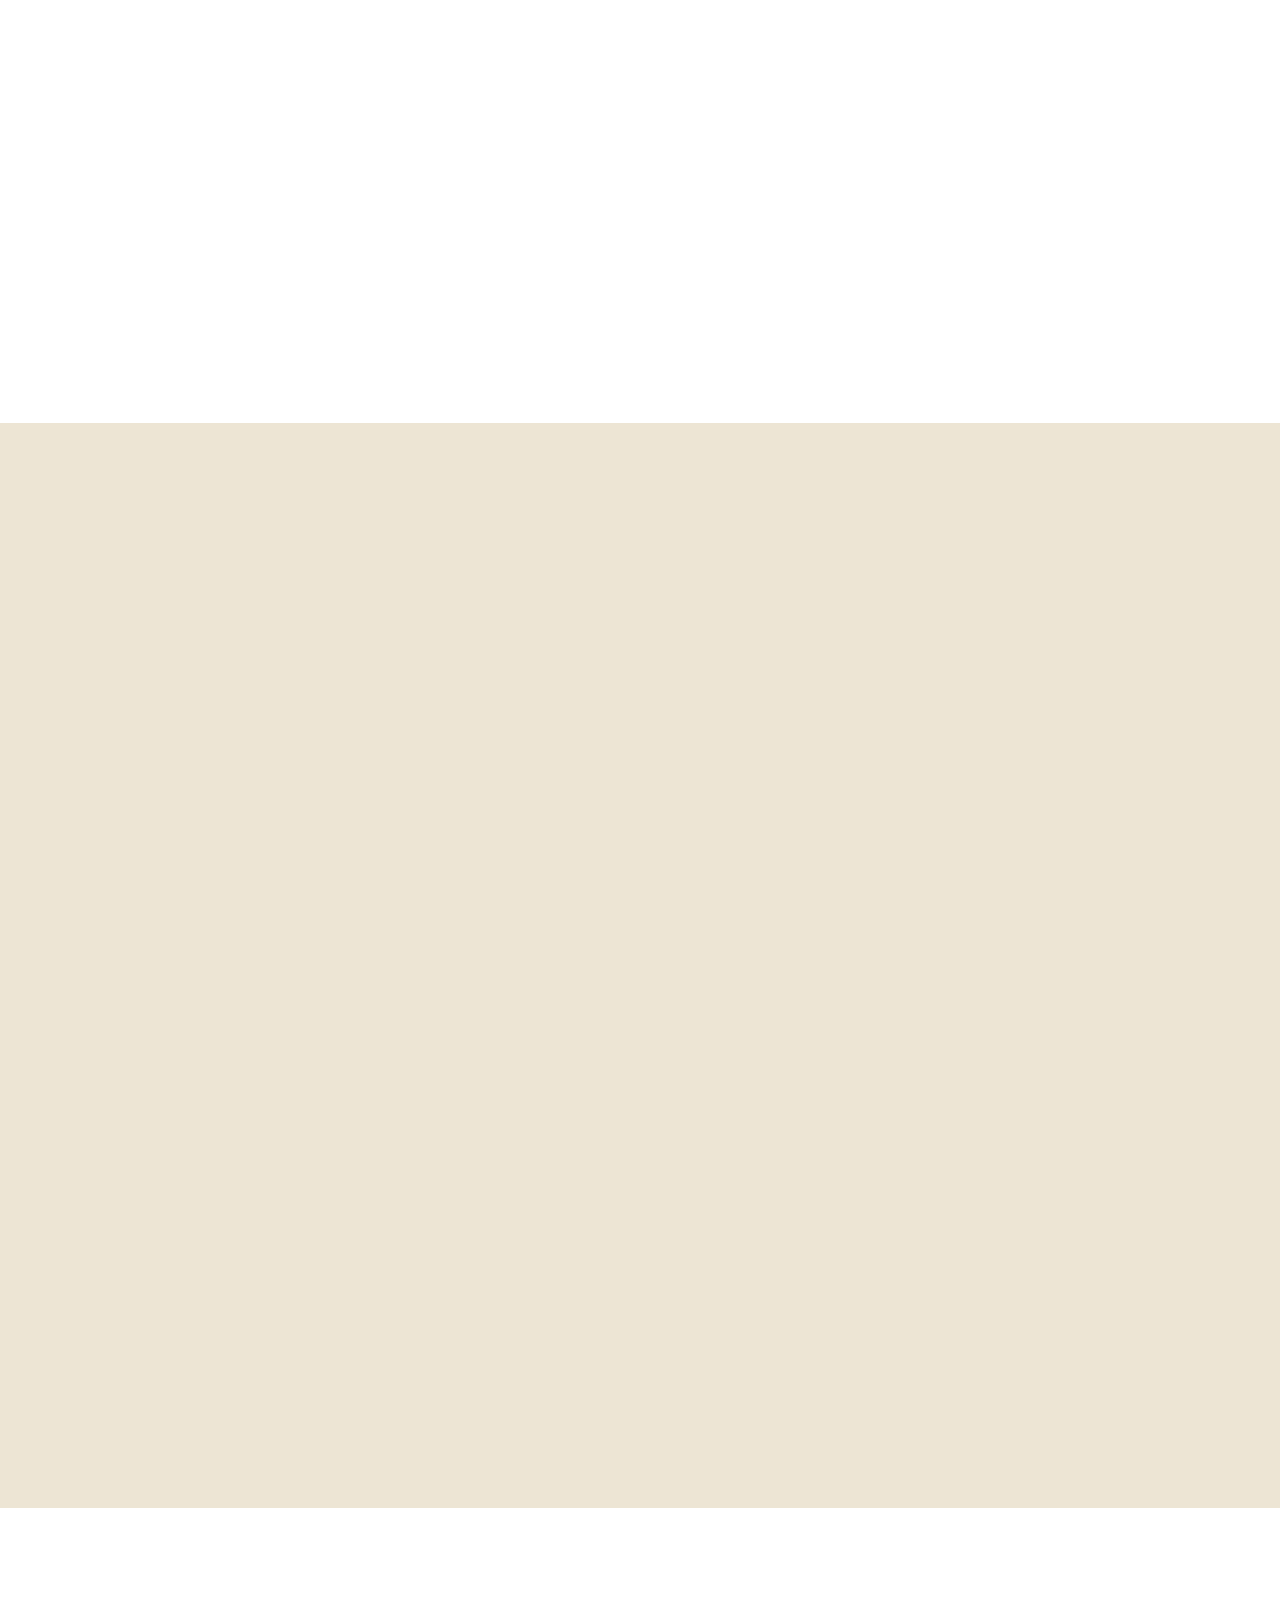
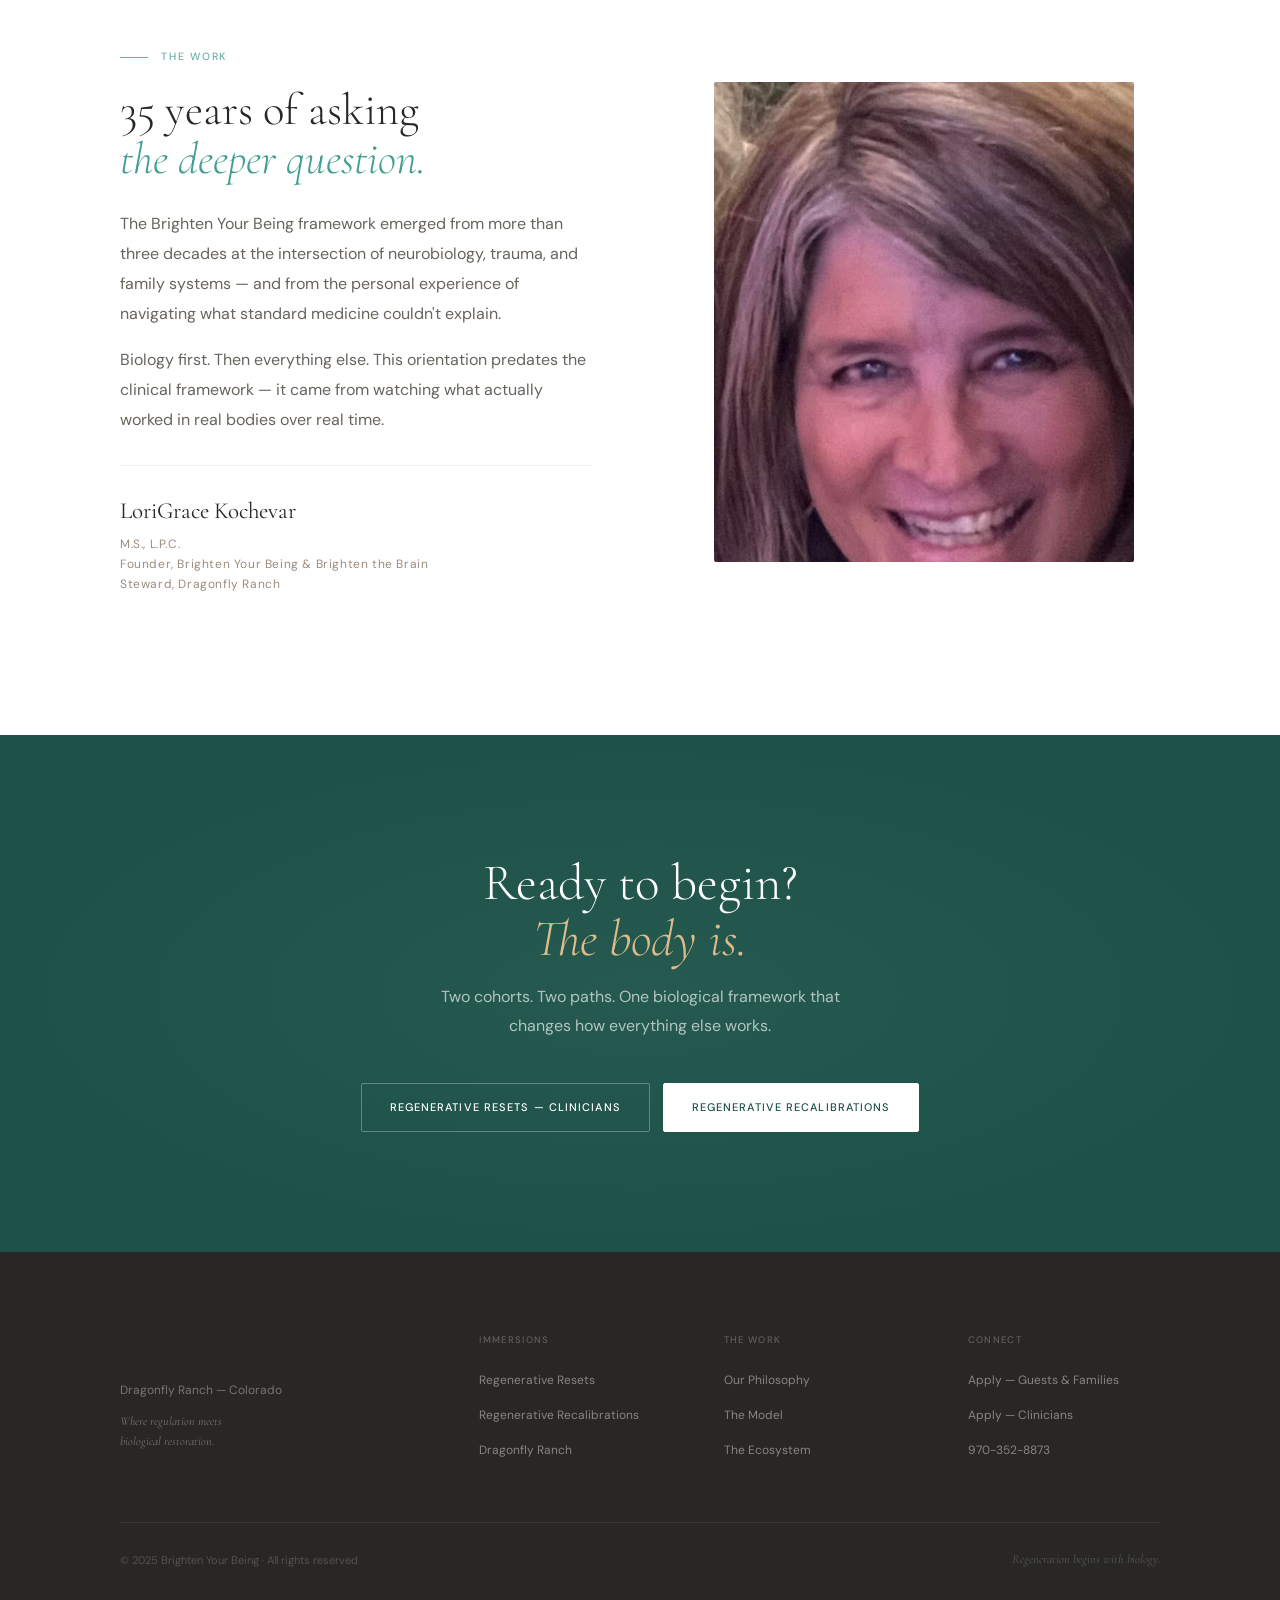
